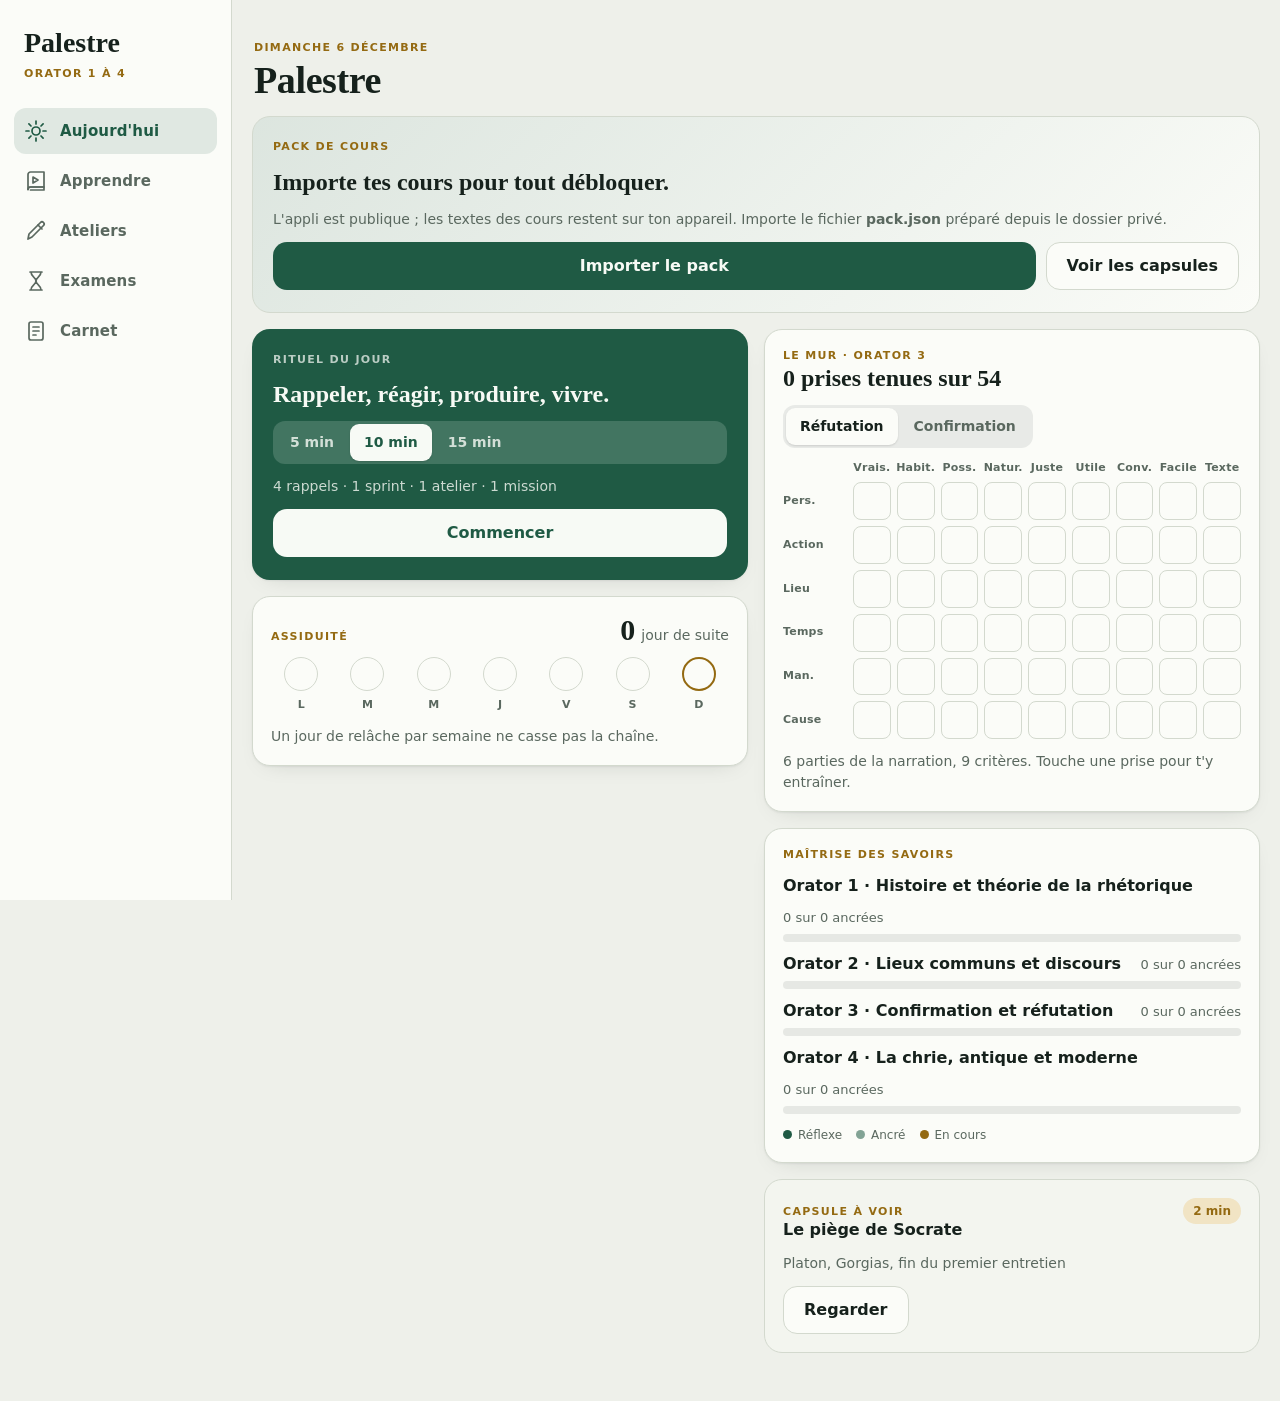
==== index.html @ 34dcb637 "Palestre Orator V2 : appli de révision PWA hors ligne Interface, logique pure testée, capsules animé" ====
<!DOCTYPE html>
<html lang="fr">
<head>
<meta charset="utf-8">
<meta name="viewport" content="width=device-width, initial-scale=1, viewport-fit=cover">
<meta name="apple-mobile-web-app-capable" content="yes">
<meta name="mobile-web-app-capable" content="yes">
<meta name="apple-mobile-web-app-status-bar-style" content="default">
<meta name="apple-mobile-web-app-title" content="Palestre">
<meta name="theme-color" content="#eef0ea" media="(prefers-color-scheme: light)">
<meta name="theme-color" content="#0e1512" media="(prefers-color-scheme: dark)">
<meta name="description" content="Palestre Orator : révision du DU Orator 1 à 4, hors ligne, sur iPhone et iPad.">
<title>Palestre Orator</title>
<link rel="manifest" href="manifest.webmanifest">
<link rel="icon" href="icons/icon.svg" type="image/svg+xml">
<link rel="apple-touch-icon" href="icons/icon-180.png">
<link rel="stylesheet" href="app.css">
</head>
<body>
<div id="app">
  <nav id="nav" aria-label="Sections">
    <p class="brand">Palestre<span>Orator 1 à 4</span></p>
    <a href="#aujourdhui" data-tab="aujourdhui"><svg viewBox="0 0 24 24" aria-hidden="true"><circle cx="12" cy="12" r="4"/><path d="M12 2v3M12 19v3M2 12h3M19 12h3M4.9 4.9l2.1 2.1M17 17l2.1 2.1M4.9 19.1L7 17M17 7l2.1-2.1"/></svg><span>Aujourd'hui</span></a>
    <a href="#apprendre" data-tab="apprendre"><svg viewBox="0 0 24 24" aria-hidden="true"><path d="M4 5.5A2.5 2.5 0 016.5 3H20v15H6.5A2.5 2.5 0 004 20.5v-15z"/><path d="M4 20.5A2.5 2.5 0 016.5 18H20v3H6.5"/><path d="M9 8l5 3-5 3z"/></svg><span>Apprendre</span></a>
    <a href="#ateliers" data-tab="ateliers"><svg viewBox="0 0 24 24" aria-hidden="true"><path d="M4 20l1-5L16.5 3.5a2.1 2.1 0 013 3L8 18l-4 2z"/><path d="M14 6l4 4"/></svg><span>Ateliers</span></a>
    <a href="#examens" data-tab="examens"><svg viewBox="0 0 24 24" aria-hidden="true"><path d="M6 3h12M6 21h12M7 3c0 5 5 5 5 9s-5 4-5 9M17 3c0 5-5 5-5 9s5 4 5 9"/></svg><span>Examens</span></a>
    <a href="#carnet" data-tab="carnet"><svg viewBox="0 0 24 24" aria-hidden="true"><rect x="5" y="3" width="14" height="18" rx="2"/><path d="M9 8h6M9 12h6M9 16h3"/></svg><span>Carnet</span></a>
  </nav>
  <main id="view"></main>
</div>

<div id="runner" hidden>
  <div class="r-top">
    <button class="icon" data-act="quit" aria-label="Quitter la séance">
      <svg viewBox="0 0 24 24" aria-hidden="true"><path d="M6 6l12 12M18 6L6 18"/></svg>
    </button>
    <div class="r-prog" id="r-prog"></div>
    <span id="clock" class="clock" aria-live="off"></span>
  </div>
  <div class="r-body" id="r-body"></div>
</div>

<div id="sheet" hidden><div class="sheet-box" id="sheet-box" role="dialog" aria-modal="true"></div></div>
<div id="toast" role="status" aria-live="polite"></div>
<div id="flash" aria-hidden="true"></div>

<script src="core.js"></script>
<script src="capsules.js"></script>
<script src="app.js"></script>
</body>
</html>
---- app.css ----
:root {
  /* Tablette de cire : vert laurier, or du stylet. Barre d'onglets au pouce, colonne latérale sur iPad. */
  --bg: #eef0ea; --surface: #fbfcf8; --surface2: #f3f5ef; --ink: #16211c; --muted: #5a685f; --line: #d3d9ce;
  --accent: #1f5a44; --on-accent: #f7faf5; --gold: #946a12; --gold-soft: #f1e4c4; --bad: #a63a25; --good: #1f5a44;
  --display: "New York", ui-serif, "Iowan Old Style", "Palatino Linotype", Palatino, Georgia, serif;
  --body: -apple-system, system-ui, "SF Pro Text", "Segoe UI", Roboto, sans-serif;
  --r: 18px; --shadow: 0 1px 2px rgba(22, 33, 28, .06), 0 8px 24px -16px rgba(22, 33, 28, .25);
  --dur: .45s;
  color-scheme: light;
}
@media (prefers-color-scheme: dark) {
  :root:not([data-theme="light"]) {
    --bg: #0e1512; --surface: #17211c; --surface2: #1d2923; --ink: #e9eee6; --muted: #94a59a; --line: #29382f;
    --accent: #7fd1a6; --on-accent: #0b1a13; --gold: #e2b24a; --gold-soft: #3a3320; --bad: #f08a6e; --good: #7fd1a6;
    --shadow: none; color-scheme: dark;
  }
}
:root[data-theme="dark"] {
  --bg: #0e1512; --surface: #17211c; --surface2: #1d2923; --ink: #e9eee6; --muted: #94a59a; --line: #29382f;
  --accent: #7fd1a6; --on-accent: #0b1a13; --gold: #e2b24a; --gold-soft: #3a3320; --bad: #f08a6e; --good: #7fd1a6;
  --shadow: none; color-scheme: dark;
}

* { box-sizing: border-box; -webkit-tap-highlight-color: transparent; }
html, body { height: 100%; margin: 0; }
body {
  background: var(--bg); color: var(--ink);
  font: 400 16px/1.5 var(--body);
  -webkit-font-smoothing: antialiased; -webkit-text-size-adjust: 100%;
  overscroll-behavior-y: none;
}
h1, h2, h3, p, ul, ol, blockquote, figure { margin: 0; }
ul, ol { padding: 0; list-style: none; }
button, input, textarea, select { font: inherit; color: inherit; }
button { cursor: pointer; }
:focus-visible { outline: 2px solid var(--gold); outline-offset: 2px; }
svg { display: block; }

/* ---------- Structure ---------- */
#app { min-height: 100%; display: flex; flex-direction: column; }
#view {
  flex: 1; width: 100%; max-width: 760px; margin: 0 auto;
  padding: calc(env(safe-area-inset-top) + 20px) max(16px, env(safe-area-inset-right)) calc(env(safe-area-inset-bottom) + 96px) max(16px, env(safe-area-inset-left));
  display: flex; flex-direction: column; gap: 16px;
}
#nav {
  position: fixed; left: 0; right: 0; bottom: 0; z-index: 20;
  display: flex; justify-content: space-around;
  padding: 6px 6px calc(env(safe-area-inset-bottom) + 6px);
  background: color-mix(in srgb, var(--surface) 88%, transparent);
  -webkit-backdrop-filter: blur(18px); backdrop-filter: blur(18px);
  border-top: 1px solid var(--line);
}
#nav .brand { display: none; }
#nav a {
  flex: 1; display: flex; flex-direction: column; align-items: center; gap: 2px;
  padding: 6px 2px; border-radius: 12px;
  color: var(--muted); text-decoration: none; font-size: 10.5px; font-weight: 600; letter-spacing: .01em;
}
#nav a svg, .icon svg { width: 24px; height: 24px; fill: none; stroke: currentColor; stroke-width: 1.7; stroke-linecap: round; stroke-linejoin: round; }
#nav a.on { color: var(--accent); }

.cols, .col { display: flex; flex-direction: column; gap: 16px; }
@media (min-width: 900px) {
  #app { flex-direction: row; }
  #nav {
    position: sticky; top: 0; bottom: auto; right: auto; height: 100vh; width: 232px; flex: none;
    flex-direction: column; justify-content: flex-start; gap: 4px;
    padding: calc(env(safe-area-inset-top) + 28px) 14px 20px;
    border-top: 0; border-right: 1px solid var(--line); background: var(--surface);
  }
  #nav .brand { display: block; font: 600 28px/1.1 var(--display); padding: 0 10px 22px; }
  #nav .brand span { display: block; font: 600 11px/1.6 var(--body); letter-spacing: .12em; text-transform: uppercase; color: var(--gold); margin-top: 6px; }
  #nav a { flex: none; flex-direction: row; gap: 12px; padding: 11px 10px; font-size: 15px; }
  #nav a.on { background: color-mix(in srgb, var(--accent) 12%, transparent); }
  #view { padding-bottom: 48px; padding-top: calc(env(safe-area-inset-top) + 36px); max-width: 1040px; }
  .cols { display: grid; grid-template-columns: minmax(0, 1fr) minmax(0, 1fr); gap: 16px; align-items: start; }
}

/* ---------- Typographie ---------- */
.eyebrow { font-size: 11px; font-weight: 700; letter-spacing: .12em; text-transform: uppercase; color: var(--gold); }
h1 { font: 600 38px/1.05 var(--display); letter-spacing: -.01em; text-wrap: balance; }
h2 { font: 600 24px/1.2 var(--display); text-wrap: balance; }
h3 { font: 650 16px/1.3 var(--body); }
.muted, .hint { color: var(--muted); }
.hint { font-size: 14px; }
i, em { font-family: var(--display); }
.top { display: flex; flex-direction: column; gap: 4px; padding: 4px 2px 0; }
.lead { font: 400 18px/1.45 var(--display); }

/* ---------- Composants ---------- */
.card { background: var(--surface); border: 1px solid var(--line); border-radius: var(--r); padding: 18px; display: flex; flex-direction: column; gap: 12px; box-shadow: var(--shadow); }
.card.ritual { background: var(--accent); color: var(--on-accent); border-color: transparent; padding: 22px 20px; }
.card.ritual .eyebrow { color: color-mix(in srgb, var(--on-accent) 72%, transparent); }
.card.ritual .hint { color: color-mix(in srgb, var(--on-accent) 80%, transparent); }
.card.soft { background: var(--surface2); box-shadow: none; }
.card.warn { border-color: color-mix(in srgb, var(--gold) 50%, transparent); background: color-mix(in srgb, var(--gold) 8%, var(--surface)); }
.head { display: flex; align-items: baseline; justify-content: space-between; gap: 12px; flex-wrap: wrap; }

.btn {
  display: inline-flex; align-items: center; justify-content: center; gap: 8px;
  min-height: 48px; padding: 0 20px; border-radius: 14px; border: 1px solid transparent;
  font-weight: 650; font-size: 16px; text-decoration: none; background: none;
  transition: transform .08s ease, opacity .15s ease;
}
.btn:active { transform: scale(.98); }
.btn.primary { background: var(--accent); color: var(--on-accent); }
.btn.ghost { border-color: var(--line); background: var(--surface); }
.btn.quiet { color: var(--muted); padding: 0 12px; }
.btn.danger { color: var(--bad); border-color: color-mix(in srgb, var(--bad) 40%, transparent); }
.btn.small { min-height: 38px; font-size: 14px; padding: 0 14px; border-radius: 11px; }
.btn[disabled] { opacity: .4; pointer-events: none; }
.card.ritual .btn.primary { background: var(--on-accent); color: var(--accent); }
.actions { display: flex; flex-wrap: wrap; gap: 10px; align-items: center; }
.actions .btn.primary { flex: 1 1 200px; }
.icon { width: 44px; height: 44px; display: grid; place-items: center; border: 0; background: none; border-radius: 12px; color: var(--muted); }

.seg { display: inline-flex; padding: 3px; border-radius: 12px; background: color-mix(in srgb, var(--ink) 8%, transparent); gap: 2px; max-width: 100%; overflow-x: auto; scrollbar-width: none; }
.seg::-webkit-scrollbar { display: none; }
.seg button { border: 0; background: none; padding: 8px 14px; border-radius: 9px; font-size: 14px; font-weight: 600; color: var(--muted); white-space: nowrap; min-height: 36px; }
.seg button.on { background: var(--surface); color: var(--ink); box-shadow: 0 1px 2px rgba(0,0,0,.12); }
.card.ritual .seg { background: color-mix(in srgb, var(--on-accent) 16%, transparent); }
.card.ritual .seg button { color: color-mix(in srgb, var(--on-accent) 80%, transparent); }
.card.ritual .seg button.on { background: var(--on-accent); color: var(--accent); }

.pill { display: inline-block; font-size: 12px; font-weight: 650; padding: 3px 9px; border-radius: 99px; border: 1px solid var(--line); color: var(--muted); white-space: nowrap; }
.pill.l1 { color: var(--gold); border-color: color-mix(in srgb, var(--gold) 45%, transparent); }
.pill.l2 { color: var(--accent); border-color: color-mix(in srgb, var(--accent) 45%, transparent); }
.pill.l3 { color: var(--on-accent); background: var(--accent); border-color: transparent; }
.pill.gold { background: var(--gold-soft); color: var(--gold); border-color: transparent; }

/* Assiduité */
.week { display: grid; grid-template-columns: repeat(7, 1fr); gap: 6px; }
.week div { display: flex; flex-direction: column; align-items: center; gap: 6px; font-size: 11px; font-weight: 600; color: var(--muted); }
.week i { width: 100%; max-width: 34px; aspect-ratio: 1; border-radius: 50%; border: 1.5px solid var(--line); display: block; }
.week .done i { background: var(--accent); border-color: var(--accent); }
.week .today i { border-color: var(--gold); border-width: 2px; }
.big { font: 600 30px/1 var(--display); font-variant-numeric: tabular-nums; }
.big small { font: 500 14px var(--body); color: var(--muted); margin-left: 6px; }

/* Échéances */
.dates { display: grid; grid-template-columns: repeat(auto-fit, minmax(120px, 1fr)); gap: 8px; }
.dates div { padding: 10px 12px; border-radius: 12px; background: var(--surface2); display: flex; flex-direction: column; gap: 2px; }
.dates b { font: 600 22px/1 var(--display); font-variant-numeric: tabular-nums; }
.dates span { font-size: 12px; color: var(--muted); }

/* Le Mur */
.wall { display: grid; grid-template-columns: 52px repeat(var(--nc, 9), minmax(0, 1fr)); gap: 4px; align-items: center; }
.wall .ch, .wall .rh { font-size: 10px; font-weight: 650; color: var(--muted); letter-spacing: .02em; }
.wall .ch { text-align: center; writing-mode: vertical-rl; transform: rotate(180deg); height: 44px; justify-self: center; }
.wall button { aspect-ratio: 1; width: 100%; border-radius: 8px; border: 1.5px solid var(--line); background: none; padding: 0; }
.wall button.v1 { background: color-mix(in srgb, var(--accent) 30%, transparent); border-color: transparent; }
.wall button.v2 { background: color-mix(in srgb, var(--accent) 62%, transparent); border-color: transparent; }
.wall button.v3 { background: var(--accent); border-color: transparent; }
@media (min-width: 520px) { .wall .ch { writing-mode: horizontal-tb; transform: none; height: auto; } .wall { grid-template-columns: 64px repeat(var(--nc, 9), minmax(0, 1fr)); gap: 6px; } .wall .ch, .wall .rh { font-size: 11px; } }

/* Maîtrise */
.mod { display: flex; flex-direction: column; gap: 6px; }
.mod .head span { font-size: 13px; color: var(--muted); }
.bar { display: flex; height: 8px; border-radius: 99px; overflow: hidden; background: color-mix(in srgb, var(--ink) 9%, transparent); }
.bar i { display: block; height: 100%; transition: width var(--dur) ease; }
.bar .b3 { background: var(--accent); }
.bar .b2 { background: color-mix(in srgb, var(--accent) 55%, transparent); }
.bar .b1 { background: var(--gold); opacity: .7; }
.legend { display: flex; flex-wrap: wrap; gap: 6px 14px; font-size: 12px; color: var(--muted); }
.legend span::before { content: ""; display: inline-block; width: 9px; height: 9px; border-radius: 50%; margin-right: 6px; background: var(--k); }

/* Listes */
.rows { display: flex; flex-direction: column; }
.rowb {
  display: flex; align-items: center; gap: 12px; width: 100%; text-align: left;
  padding: 14px 2px; border: 0; border-top: 1px solid var(--line); background: none; min-height: 60px;
}
.rows > :first-child { border-top: 0; }
.rowb b { display: block; font-weight: 650; }
.rowb span.sub { display: block; font-size: 14px; color: var(--muted); }
.rowb .grow { flex: 1; min-width: 0; }
.rowb .tag { font-size: 12px; font-weight: 650; color: var(--gold); white-space: nowrap; }
.rowb[disabled] { opacity: .45; }
details { border-top: 1px solid var(--line); }
details:first-of-type { border-top: 0; }
summary { list-style: none; display: flex; gap: 12px; align-items: flex-start; justify-content: space-between; padding: 14px 2px; cursor: pointer; }
summary::-webkit-details-marker { display: none; }
details ul, details .body { padding: 0 2px 16px; display: flex; flex-direction: column; gap: 6px; }
details li, .pts li { padding-left: 16px; position: relative; font-size: 15px; }
details li::before, .pts li::before { content: ""; position: absolute; left: 2px; top: .62em; width: 6px; height: 6px; border-radius: 50%; background: var(--gold); }
details .hint { padding: 0 2px 14px; }
details.plain { border: 1.5px dashed var(--line); border-radius: 14px; padding: 0 14px; }
details.plain summary { padding: 12px 0; font-weight: 650; }
details.plain .body { padding: 0 0 14px; }

/* Saisie */
textarea, input[type="text"], input[type="date"], input[type="number"], select {
  width: 100%; border: 1.5px solid var(--line); border-radius: 14px; background: var(--surface);
  padding: 13px 14px; font-size: 17px; line-height: 1.45;
}
textarea { resize: vertical; min-height: 64px; }
textarea:focus, input:focus, select:focus { outline: 0; border-color: var(--accent); }
blockquote { border-left: 3px solid var(--gold); padding: 4px 0 4px 14px; font: 400 18px/1.45 var(--display); }
blockquote.mine { border-left-color: var(--accent); font: 400 16px/1.5 var(--body); white-space: pre-wrap; overflow-wrap: anywhere; }
blockquote.small { font-size: 16px; }
.src { font-size: 13px; font-weight: 650; color: var(--muted); }
.prise { display: flex; flex-wrap: wrap; align-items: center; gap: 8px 10px; font-weight: 650; }
.prise span { padding: 7px 12px; border-radius: 10px; background: var(--gold-soft); color: var(--gold); }
.prompt { display: flex; flex-direction: column; gap: 12px; }
.texte { max-height: 46vh; overflow-y: auto; -webkit-overflow-scrolling: touch; padding: 14px 16px; border-radius: 14px; background: var(--surface2); display: flex; flex-direction: column; gap: 10px; font: 400 16px/1.55 var(--display); }
.texte p { text-indent: 1.2em; }
.texte p:first-child { text-indent: 0; }
.rules { display: grid; grid-template-columns: repeat(auto-fit, minmax(220px, 1fr)); gap: 8px; }
.rules li { padding: 10px 12px; border-radius: 12px; background: var(--surface2); font-size: 14.5px; }
.rules li b { color: var(--gold); }

.checks { display: flex; flex-direction: column; gap: 8px; }
.chk { display: flex; gap: 12px; align-items: flex-start; padding: 12px 14px; border: 1.5px solid var(--line); border-radius: 14px; background: var(--surface); cursor: pointer; }
.chk input { appearance: none; -webkit-appearance: none; flex: none; width: 24px; height: 24px; margin: 0; border: 2px solid var(--muted); border-radius: 7px; display: grid; place-items: center; }
.chk input:checked { background: var(--accent); border-color: var(--accent); }
.chk input:checked::after { content: ""; width: 6px; height: 11px; border: solid var(--on-accent); border-width: 0 2.5px 2.5px 0; transform: rotate(45deg) translate(-1px, -1px); }
.chk:has(input:checked) { border-color: var(--accent); }
.chk span { overflow-wrap: anywhere; }

.quarter { display: grid; grid-template-columns: repeat(5, 1fr); gap: 6px; }
.quarter label { position: relative; }
.quarter input { position: absolute; opacity: 0; inset: 0; }
.quarter span { display: grid; place-items: center; min-height: 48px; border: 1.5px solid var(--line); border-radius: 12px; font-weight: 650; font-variant-numeric: tabular-nums; background: var(--surface); }
.quarter input:checked + span { background: var(--accent); color: var(--on-accent); border-color: var(--accent); }
.quarter input:focus-visible + span { outline: 2px solid var(--gold); outline-offset: 2px; }

.lint { display: flex; flex-direction: column; gap: 6px; font-size: 14.5px; }
.lint li { padding: 9px 12px 9px 34px; border-radius: 11px; position: relative; background: color-mix(in srgb, var(--ink) 5%, transparent); }
.lint li::before { content: ""; position: absolute; left: 13px; top: 15px; width: 9px; height: 9px; border-radius: 50%; background: var(--muted); }
.lint .bad { background: color-mix(in srgb, var(--bad) 12%, transparent); }
.lint .bad::before { background: var(--bad); border-radius: 2px; }
.lint .good::before { background: var(--good); }
.model { border: 1.5px dashed var(--line); border-radius: 14px; padding: 14px; display: flex; flex-direction: column; gap: 8px; }
.model p + p { margin-top: 4px; }
.item { display: flex; flex-direction: column; gap: 10px; padding: 16px 0; border-top: 1px solid var(--line); }
.item:first-of-type { border-top: 0; padding-top: 0; }
.enonce { font: 400 17px/1.45 var(--display); }
.verdict { font-weight: 650; }
.verdict.ok { color: var(--good); } .verdict.ko { color: var(--bad); }
.pair { display: grid; grid-template-columns: 1fr 1fr; gap: 8px; }
.trio { display: grid; grid-template-columns: 1fr 1fr 1fr; gap: 8px; }
@media (max-width: 480px) { .trio { grid-template-columns: 1fr; } }
.tableau { display: flex; flex-direction: column; gap: 10px; padding: 14px; border-radius: 14px; background: var(--surface2); }
.tableau .row { display: grid; grid-template-columns: 90px 1fr; gap: 8px; align-items: center; }
.tableau .row > b { font-size: 13px; color: var(--muted); }
.tableau select { padding: 9px 10px; font-size: 15px; border-radius: 10px; }
.tableau .cell { display: grid; grid-template-columns: 1fr 1fr 1fr; gap: 6px; }
@media (max-width: 480px) { .tableau .row { grid-template-columns: 1fr; } .tableau .cell { grid-template-columns: 1fr; } }

/* Corrigé des titres */
.corr { display: flex; flex-direction: column; gap: 6px; }
.corr .cat { display: grid; grid-template-columns: 150px 1fr; gap: 8px; font-size: 14.5px; }
.corr .cat b { color: var(--gold); font-weight: 650; font-size: 13px; }
.corr .cat span + span::before { content: " · "; color: var(--muted); }
.corr small { color: var(--muted); }
@media (max-width: 480px) { .corr .cat { grid-template-columns: 1fr; gap: 2px; } }
.paru { display: inline-block; padding: 4px 10px; border-radius: 8px; background: var(--gold-soft); color: var(--gold); font-weight: 650; }

/* QCM */
.qnum { font-size: 13px; font-weight: 650; color: var(--muted); font-variant-numeric: tabular-nums; }
.qgrid { display: grid; grid-template-columns: repeat(auto-fill, minmax(34px, 1fr)); gap: 6px; }
.qgrid button { aspect-ratio: 1; border-radius: 9px; border: 1.5px solid var(--line); background: var(--surface); font-size: 12px; font-weight: 650; color: var(--muted); padding: 0; }
.qgrid button.a { background: color-mix(in srgb, var(--accent) 22%, transparent); border-color: transparent; color: var(--ink); }
.qgrid button.c { border-color: var(--gold); border-width: 2px; }
.qgrid button.ok { background: var(--accent); color: var(--on-accent); border-color: transparent; }
.qgrid button.ko { background: color-mix(in srgb, var(--bad) 18%, transparent); color: var(--bad); border-color: transparent; }
.choice.sel { border-color: var(--accent); border-width: 2px; }

/* ---------- Capsules ---------- */
.capgrid { display: grid; grid-template-columns: repeat(auto-fill, minmax(240px, 1fr)); gap: 12px; }
.capcard { display: flex; flex-direction: column; gap: 10px; text-align: left; padding: 16px; border-radius: var(--r); border: 1px solid var(--line); background: var(--surface); box-shadow: var(--shadow); }
.capcard .thumb { height: 92px; border-radius: 12px; background: var(--surface2); overflow: hidden; display: grid; place-items: center; }
.capcard .thumb svg { width: 100%; height: 100%; }
.thumb .cap [data-s] { opacity: 1 !important; transform: none !important; transition: none !important; }
.thumb .cap * { animation: none !important; }
.capcard b { font: 600 18px/1.25 var(--display); }
.capcard .sub { font-size: 13px; color: var(--muted); }
.player { display: flex; flex-direction: column; gap: 14px; }
.stage { border-radius: var(--r); background: var(--surface2); padding: 10px; }
.stage svg { width: 100%; height: auto; }
.legend-box { min-height: 112px; display: flex; flex-direction: column; gap: 6px; }
.legend-box p { font: 400 17px/1.45 var(--display); }
.legend-box .hint { font-family: var(--body); }
.dots { display: flex; gap: 6px; justify-content: center; }
.dots i { width: 8px; height: 8px; border-radius: 50%; background: var(--line); transition: background var(--dur) ease, transform var(--dur) ease; }
.dots i.on { background: var(--gold); transform: scale(1.3); }
.dots i.d { background: var(--accent); }
.player .actions { justify-content: space-between; }
.player .actions .btn.primary { flex: none; min-width: 120px; }

.cap text { fill: var(--ink); font-family: var(--body); font-size: 11px; }
.cap .who { fill: var(--gold); font-weight: 700; }
.cap .tag { fill: var(--muted); font-size: 9.5px; font-weight: 600; letter-spacing: .02em; }
.cap .strong { font-weight: 700; }
.cap .bad { fill: var(--bad); }
.cap .onDark { fill: var(--on-accent); }
.cap .ln { fill: none; stroke: var(--muted); stroke-width: 1.6; stroke-linecap: round; stroke-linejoin: round; }
.cap .ln.bad { stroke: var(--bad); stroke-width: 2.4; }
.cap .ln.thin { stroke-width: 1; stroke-dasharray: 3 4; }
.cap .ln.dash { stroke: var(--accent); stroke-dasharray: 4 4; stroke-width: 2; }
.cap .ln.arrow { marker-end: url(#none); stroke: var(--accent); stroke-width: 2.2; }
.cap .ln.beam { stroke: var(--ink); stroke-width: 3; }
.cap .ln.stair { stroke: var(--accent); stroke-width: 2; }
.cap .cap-card rect { fill: var(--surface); stroke: var(--line); stroke-width: 1.2; }
.cap .cap-card.g rect { stroke: var(--gold); }
.cap .cap-card.dim rect { stroke-dasharray: 4 3; }
.cap .cap-card.s rect { stroke: var(--accent); }
.cap .cap-card.k rect { fill: var(--gold-soft); stroke: none; }
.cap .cap-card.q rect, .cap rect.q { fill: var(--surface); stroke: var(--accent); stroke-dasharray: 4 3; }
.cap .cap-card.t { fill: var(--gold-soft); stroke: none; }
.cap .cap-card.a, .cap .cap-card.b, .cap .cap-card.c { fill: var(--surface); stroke: var(--line); }
.cap .cap-card.c { stroke: var(--accent); stroke-width: 1.8; }
.cap .frame { fill: none; stroke: var(--gold); stroke-dasharray: 6 5; stroke-width: 1.4; }
.cap .face { fill: var(--surface); stroke: var(--ink); stroke-width: 1.6; }
.cap .pill { fill: var(--gold-soft); }
.cap .pan { fill: var(--surface); stroke: var(--ink); stroke-width: 1.4; }
.cap .pan.heavy { fill: var(--accent); }
.cap .wall { fill: none; stroke: var(--ink); stroke-width: 2; }
.cap .room { fill: var(--surface); stroke: var(--muted); stroke-width: 1.2; }
.cap .room.dark { fill: var(--ink); }
.cap .key { fill: var(--gold); }
.cap .weight { fill: var(--accent); }
.cap [data-s] { opacity: 0; transform: translateY(6px); transition: opacity var(--dur) ease, transform var(--dur) ease; }
.cap [data-s].vis { opacity: 1; transform: none; }
.cap .cap-scale.vis .beam { transform-origin: 180px 60px; animation: tilt 2.4s ease-in-out 1 both; }
@keyframes tilt { from { transform: rotate(0deg); } 40% { transform: rotate(0deg); } to { transform: rotate(-6deg); } }
.cap .cap-clash.vis .bad { animation: pulse 1.2s ease-in-out 2; }
@keyframes pulse { 0%, 100% { opacity: 1; } 50% { opacity: .35; } }
body.no-anim .cap [data-s], body.no-anim .bar i, body.no-anim .dots i { transition: none !important; }
body.no-anim .cap * { animation: none !important; }

/* ---------- Séance plein écran ---------- */
body.running { overflow: hidden; }
#runner { position: fixed; inset: 0; z-index: 50; background: var(--bg); display: flex; flex-direction: column; }
#runner[hidden], #sheet[hidden] { display: none; }
.r-top { display: flex; align-items: center; gap: 10px; padding: calc(env(safe-area-inset-top) + 8px) max(10px, env(safe-area-inset-right)) 8px max(10px, env(safe-area-inset-left)); }
.r-prog { flex: 1; display: flex; gap: 4px; }
.r-prog i { flex: 1; height: 4px; border-radius: 4px; background: var(--line); }
.r-prog i.d { background: var(--accent); }
.r-prog i.c { background: var(--gold); }
.clock { min-width: 58px; text-align: right; font-weight: 650; font-variant-numeric: tabular-nums; color: var(--muted); padding-right: 6px; }
.clock.over { color: var(--bad); }
.clock.warnt { color: var(--gold); }
.r-body {
  flex: 1; overflow-y: auto; -webkit-overflow-scrolling: touch; width: 100%; max-width: 680px; margin: 0 auto;
  padding: 14px max(18px, env(safe-area-inset-right)) calc(env(safe-area-inset-bottom) + 36px) max(18px, env(safe-area-inset-left));
  display: flex; flex-direction: column; gap: 16px;
}
.r-body h2.q { font-size: 26px; }
.sq { font: 500 24px/1.3 var(--display); text-wrap: balance; min-height: 2.5em; display: flex; align-items: center; }
.count { font-weight: 650; color: var(--muted); font-variant-numeric: tabular-nums; }
.choices { display: grid; gap: 10px; }
.choices.two { grid-template-columns: 1fr 1fr; }
.choice { min-height: 58px; padding: 10px 14px; border-radius: 14px; border: 1.5px solid var(--line); background: var(--surface); font-weight: 600; font-size: 16px; text-align: left; display: flex; gap: 10px; align-items: center; }
.choice .k { flex: none; width: 26px; height: 26px; border-radius: 8px; display: grid; place-items: center; font-size: 12px; background: var(--surface2); color: var(--muted); }
.choice.ok { background: var(--accent); color: var(--on-accent); border-color: var(--accent); }
.choice.ok .k { background: color-mix(in srgb, var(--on-accent) 20%, transparent); color: var(--on-accent); }
.choice.ko { border-color: var(--bad); color: var(--bad); }
.choice.dim { opacity: .45; }
.fb { display: flex; flex-direction: column; gap: 12px; }
.score { font: 600 64px/1 var(--display); font-variant-numeric: tabular-nums; }
.score small { font: 500 20px var(--body); color: var(--muted); }
.recap { display: flex; flex-direction: column; }
.recap li { display: flex; justify-content: space-between; gap: 12px; padding: 12px 0; border-top: 1px solid var(--line); }
.recap li b { font-variant-numeric: tabular-nums; white-space: nowrap; }

/* ---------- Feuille, toast, flash ---------- */
#sheet { position: fixed; inset: 0; z-index: 80; background: rgba(8, 14, 11, .5); display: flex; align-items: flex-end; justify-content: center; }
.sheet-box { width: 100%; max-width: 520px; max-height: 86%; overflow-y: auto; background: var(--surface); border-radius: 22px 22px 0 0; padding: 22px 20px calc(env(safe-area-inset-bottom) + 22px); display: flex; flex-direction: column; gap: 14px; }
@media (min-width: 560px) { #sheet { align-items: center; } .sheet-box { border-radius: 22px; } }
#toast {
  position: fixed; left: 50%; bottom: calc(env(safe-area-inset-bottom) + 92px); transform: translate(-50%, 16px); z-index: 90;
  background: var(--ink); color: var(--bg); padding: 11px 18px; border-radius: 99px; font-size: 14px; font-weight: 600;
  opacity: 0; pointer-events: none; transition: opacity .2s ease, transform .2s ease; max-width: calc(100% - 32px); text-align: center;
}
#toast.on { opacity: 1; transform: translate(-50%, 0); }
#flash { position: fixed; inset: 0; pointer-events: none; z-index: 95; opacity: 0; transition: opacity .35s ease; }
#flash.ok { background: radial-gradient(circle at 50% 100%, color-mix(in srgb, var(--accent) 35%, transparent), transparent 70%); opacity: 1; }
#flash.ko { background: radial-gradient(circle at 50% 100%, color-mix(in srgb, var(--bad) 35%, transparent), transparent 70%); opacity: 1; }
.prod { display: flex; flex-direction: column; gap: 10px; padding: 16px 0; border-top: 1px solid var(--line); }
.prod:first-child { border-top: 0; padding-top: 0; }
.prod .clamp { display: -webkit-box; -webkit-line-clamp: 4; -webkit-box-orient: vertical; overflow: hidden; }
.field { display: flex; flex-direction: column; gap: 6px; font-size: 14px; font-weight: 600; color: var(--muted); }
.status { display: flex; gap: 10px; align-items: baseline; }
.status::before { content: ""; flex: none; width: 9px; height: 9px; border-radius: 50%; background: var(--good); margin-top: .5em; }
.status.off::before { background: var(--muted); }
.status.err::before { background: var(--bad); border-radius: 2px; }
.stats { display: grid; grid-template-columns: repeat(auto-fit, minmax(90px, 1fr)); gap: 8px; }
.stats div { padding: 10px 12px; border-radius: 12px; background: var(--surface2); }
.stats b { display: block; font: 600 22px/1 var(--display); font-variant-numeric: tabular-nums; }
.stats span { font-size: 12px; color: var(--muted); }
.hero { display: flex; flex-direction: column; gap: 12px; padding: 22px 20px; border-radius: var(--r); background: linear-gradient(135deg, color-mix(in srgb, var(--accent) 14%, var(--surface)), var(--surface)); border: 1px solid var(--line); }

@media (prefers-reduced-motion: reduce) { * { transition: none !important; animation: none !important; } }
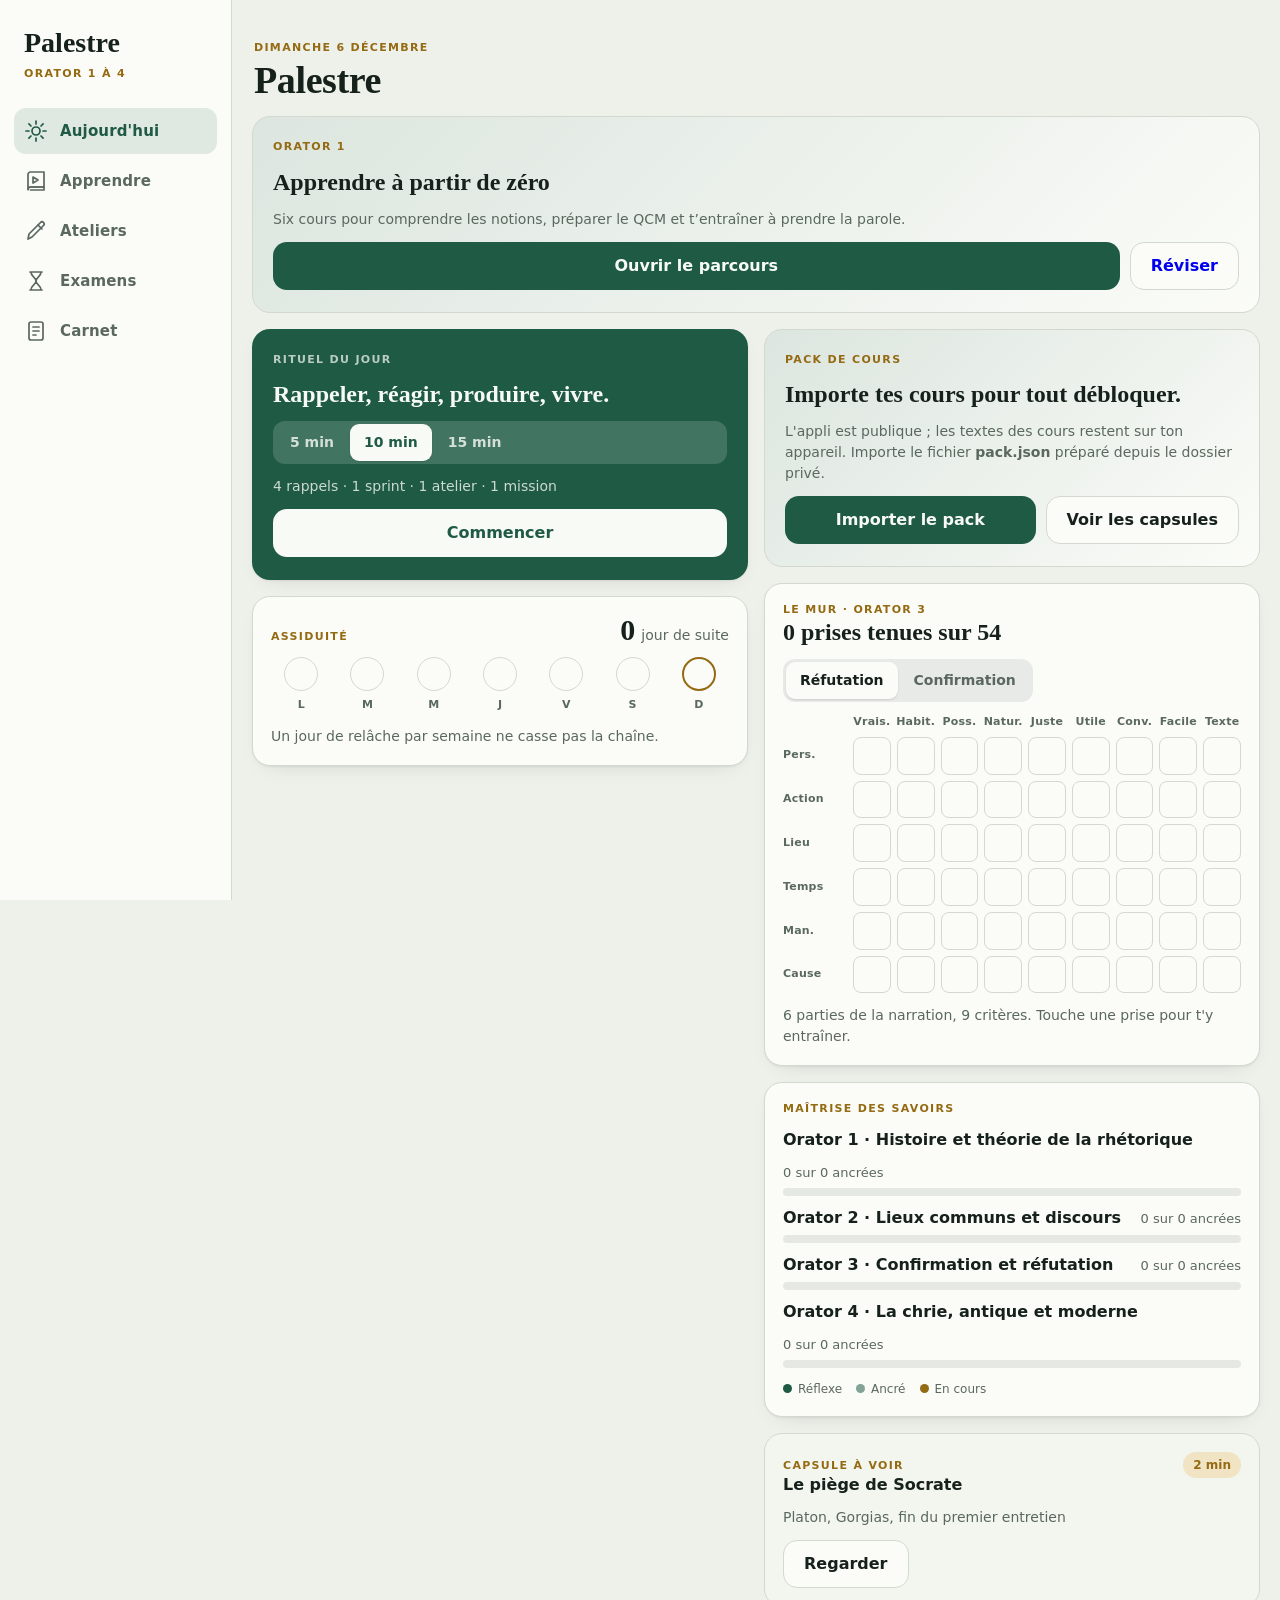
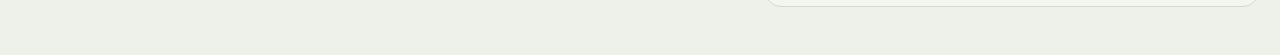
==== commit 8d7f1082: "Publier le parcours débutant Orator 1" ====
--- a/index.html
+++ b/index.html
@@ -46,6 +46,7 @@
 
 <script src="core.js"></script>
 <script src="capsules.js"></script>
+<script src="o1-exam.js"></script>
 <script src="app.js"></script>
 </body>
 </html>
